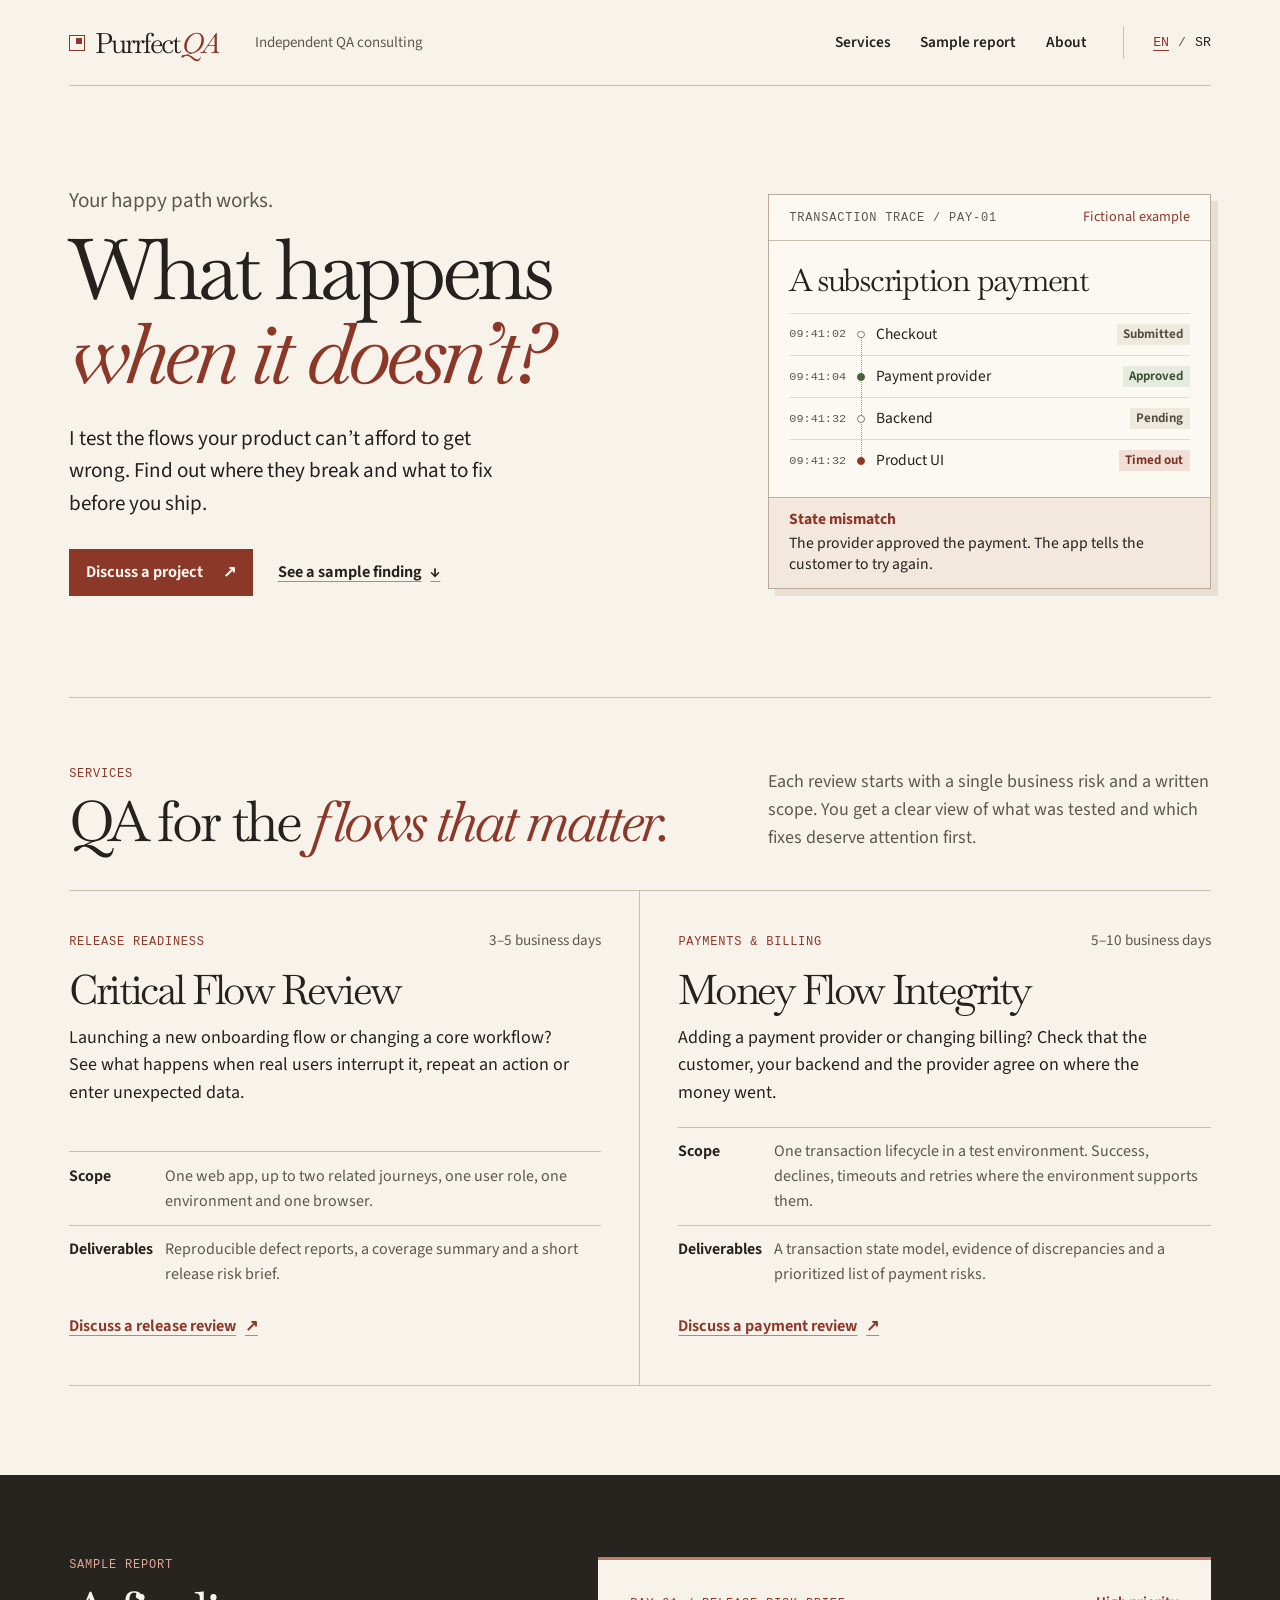
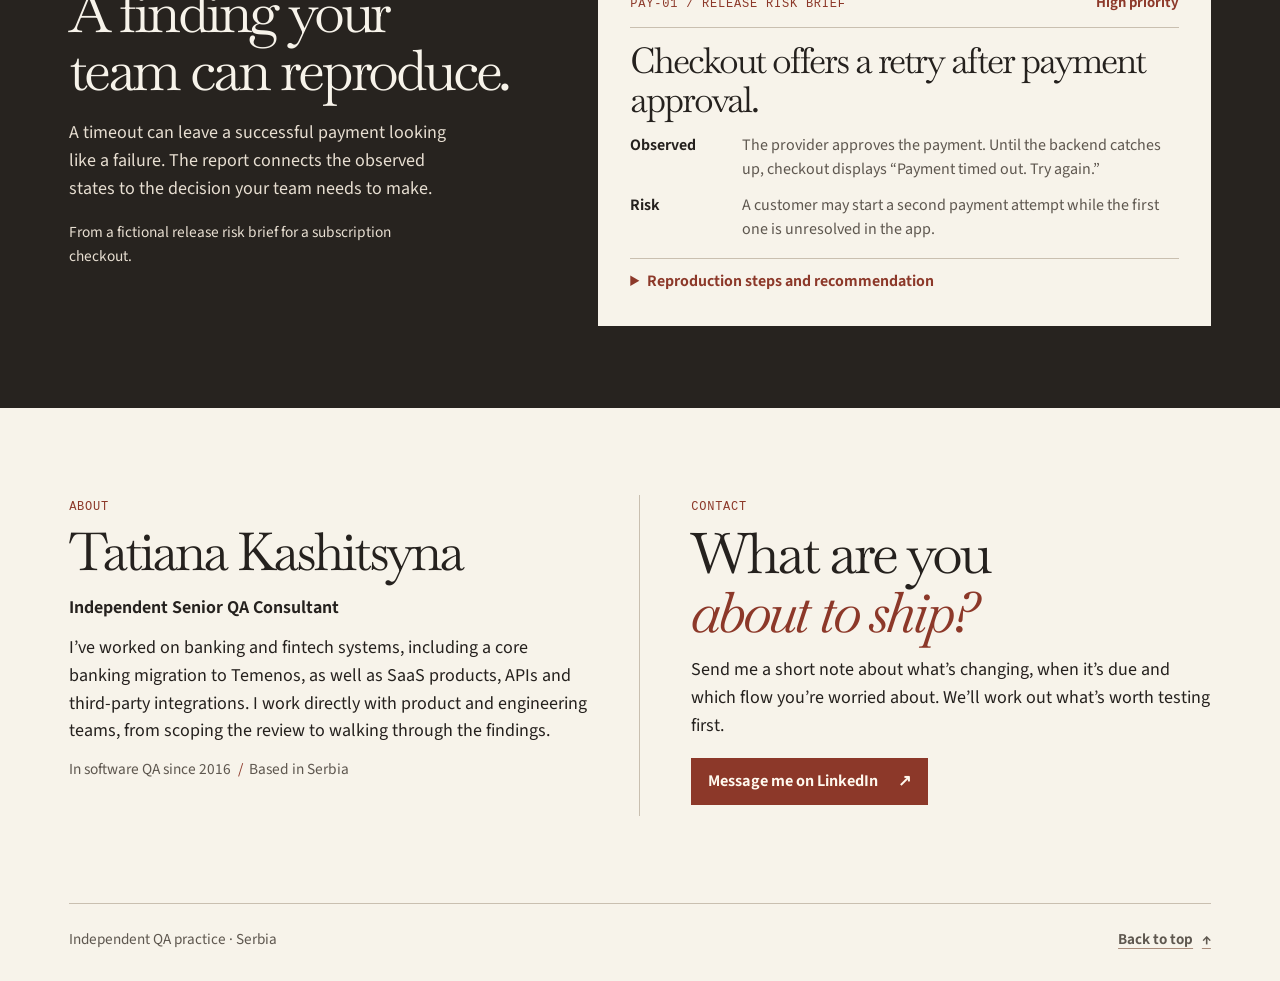
==== index.html @ 5a4dff23 "Launch bilingual Purrfect QA site" ====
<!doctype html>
<html lang="en">
<head>
  <meta charset="utf-8">
  <meta name="viewport" content="width=device-width, initial-scale=1">
  <meta name="description" content="Independent senior QA for web products, payments and integrations. Focused pre-release reviews and transaction testing by Tatiana Kashitsyna.">
  <meta name="theme-color" content="#f7f3ea">
  <title>Purrfect QA — Independent QA Consulting by Tatiana Kashitsyna</title>
  <link rel="canonical" href="https://purrfectqa.github.io/">
  <link rel="alternate" hreflang="en" href="https://purrfectqa.github.io/">
  <link rel="alternate" hreflang="sr-Latn" href="https://purrfectqa.github.io/sr/">
  <link rel="alternate" hreflang="x-default" href="https://purrfectqa.github.io/">
  <meta property="og:type" content="website">
  <meta property="og:site_name" content="Purrfect QA">
  <meta property="og:title" content="Purrfect QA — Independent QA Consulting by Tatiana Kashitsyna">
  <meta property="og:description" content="Independent senior QA for web products, payments and integrations. Focused pre-release reviews and transaction testing by Tatiana Kashitsyna.">
  <meta property="og:url" content="https://purrfectqa.github.io/">
  <meta property="og:image" content="https://purrfectqa.github.io/assets/share-en.png">
  <meta property="og:image:width" content="1200">
  <meta property="og:image:height" content="630">
  <meta property="og:image:alt" content="Purrfect QA and a sample transaction trace">
  <link rel="icon" href="./assets/favicon.png" type="image/png">
  <link rel="stylesheet" href="./assets/site.css">
</head>
<body id="top">
  <a class="skip-link" href="#main">Skip to content</a>
  <header class="site-header frame">
    <a class="brand" href="./"><span class="mark" aria-hidden="true"></span>Purrfect<span class="wordmark-qa">QA</span></a>
    <p class="header-tag">Independent QA consulting</p>
    <nav class="main-nav" aria-label="Main navigation">
      <a href="#services">Services</a>
      <a href="#sample">Sample report</a>
      <a href="#about">About</a>
    </nav>
    <nav class="languages" aria-label="Language">
      <a href="./" hreflang="en" lang="en" aria-label="English" aria-current="page">EN</a>
      <span aria-hidden="true">/</span>
      <a href="./sr/" hreflang="sr-Latn" lang="sr-Latn" aria-label="Srpski">SR</a>
    </nav>
  </header>

  <main id="main">
    <section class="hero frame" aria-labelledby="hero-title">
      <div class="hero-copy">
        <p class="hero-lead">Your happy path works.</p>
        <h1 id="hero-title">What happens <em>when it doesn’t?</em></h1>
        <p class="hero-intro">I test the flows your product can’t afford to get wrong. Find out where they break and what to fix before you ship.</p>
        <div class="hero-actions">
          <a class="button" href="#contact">Discuss a project <span aria-hidden="true">↗</span></a>
          <a class="text-link" href="#sample">See a sample finding <span aria-hidden="true">↓</span></a>
        </div>
      </div>
      <figure class="trace">
        <figcaption class="trace-cap">
          <span class="eyebrow">Transaction trace <span aria-hidden="true">/</span> PAY-01</span>
          <span class="trace-demo">Fictional example</span>
        </figcaption>
        <div class="trace-body">
          <p class="trace-title">A subscription payment</p>
          <ol class="trace-events">
            <li>
              <time>09:41:02</time>
              <span class="trace-dot neutral" aria-hidden="true"></span>
              <span class="trace-actor">Checkout</span>
              <span class="trace-status neutral">Submitted</span>
            </li>
            <li>
              <time>09:41:04</time>
              <span class="trace-dot settled" aria-hidden="true"></span>
              <span class="trace-actor">Payment provider</span>
              <span class="trace-status settled">Approved</span>
            </li>
            <li>
              <time>09:41:32</time>
              <span class="trace-dot neutral" aria-hidden="true"></span>
              <span class="trace-actor">Backend</span>
              <span class="trace-status neutral">Pending</span>
            </li>
            <li>
              <time>09:41:32</time>
              <span class="trace-dot flagged" aria-hidden="true"></span>
              <span class="trace-actor">Product UI</span>
              <span class="trace-status flagged">Timed out</span>
            </li>
          </ol>
        </div>
        <div class="trace-result">
          <strong>State mismatch</strong>
          <span>The provider approved the payment. The app tells the customer to try again.</span>
        </div>
      </figure>
    </section>

    <section class="services frame" id="services" aria-labelledby="services-title">
      <div class="section-opening">
        <div>
          <p class="eyebrow">Services</p>
          <h2 id="services-title">QA for the <em>flows that matter.</em></h2>
        </div>
        <p>Each review starts with a single business risk and a written scope. You get a clear view of what was tested and which fixes deserve attention first.</p>
      </div>
      <div class="offers">
        <article class="offer">
          <div class="offer-meta">
            <span class="eyebrow">Release readiness</span>
            <span class="turnaround">3–5 business days</span>
          </div>
          <h3>Critical Flow Review</h3>
          <p class="offer-lead">Launching a new onboarding flow or changing a core workflow? See what happens when real users interrupt it, repeat an action or enter unexpected data.</p>
          <dl>
            <div><dt>Scope</dt><dd>One web app, up to two related journeys, one user role, one environment and one browser.</dd></div>
            <div><dt>Deliverables</dt><dd>Reproducible defect reports, a coverage summary and a short release risk brief.</dd></div>
          </dl>
          <a class="text-link" href="#contact">Discuss a release review <span aria-hidden="true">↗</span></a>
        </article>
        <article class="offer">
          <div class="offer-meta">
            <span class="eyebrow">Payments &amp; billing</span>
            <span class="turnaround">5–10 business days</span>
          </div>
          <h3>Money Flow Integrity</h3>
          <p class="offer-lead">Adding a payment provider or changing billing? Check that the customer, your backend and the provider agree on where the money went.</p>
          <dl>
            <div><dt>Scope</dt><dd>One transaction lifecycle in a test environment. Success, declines, timeouts and retries where the environment supports them.</dd></div>
            <div><dt>Deliverables</dt><dd>A transaction state model, evidence of discrepancies and a prioritized list of payment risks.</dd></div>
          </dl>
          <a class="text-link" href="#contact">Discuss a payment review <span aria-hidden="true">↗</span></a>
        </article>
      </div>
    </section>

    <section class="sample" id="sample" aria-labelledby="sample-title">
      <div class="sample-grid frame">
        <div class="sample-copy">
          <p class="eyebrow">Sample report</p>
          <h2 id="sample-title">A finding your team can reproduce.</h2>
          <p>A timeout can leave a successful payment looking like a failure. The report connects the observed states to the decision your team needs to make.</p>
          <p class="sample-note">From a fictional release risk brief for a subscription checkout.</p>
        </div>
        <article class="report" aria-labelledby="defect-title">
          <div class="report-meta">
            <span class="eyebrow">PAY-01 <span aria-hidden="true">/</span> Release risk brief</span>
            <span class="severity">High priority</span>
          </div>
          <h3 id="defect-title">Checkout offers a retry after payment approval.</h3>
          <dl class="report-facts">
            <div><dt>Observed</dt><dd>The provider approves the payment. Until the backend catches up, checkout displays “Payment timed out. Try again.”</dd></div>
            <div><dt>Risk</dt><dd>A customer may start a second payment attempt while the first one is unresolved in the app.</dd></div>
          </dl>
          <details>
            <summary>Reproduction steps and recommendation</summary>
            <ol>
              <li>In the test environment, start a subscription payment.</li>
              <li>Have the provider approve it while delaying delivery of the confirmation event until after checkout times out.</li>
              <li>Compare the provider status, backend status and checkout message before the delayed event arrives.</li>
            </ol>
            <dl class="report-facts">
              <div><dt>Expected behavior</dt><dd>Show a pending state while the payment outcome is being reconciled. Recheck the existing attempt before letting the customer start another.</dd></div>
              <div><dt>Coverage limit</dt><dd>A second charge was outside this example’s test scope.</dd></div>
            </dl>
          </details>
        </article>
      </div>
    </section>

    <div class="closing frame">
      <section class="about" id="about" aria-labelledby="about-title">
        <p class="eyebrow">About</p>
        <h2 id="about-title">Tatiana Kashitsyna</h2>
        <p class="role">Independent Senior QA Consultant</p>
        <p>I’ve worked on banking and fintech systems, including a core banking migration to Temenos, as well as SaaS products, APIs and third-party integrations. I work directly with product and engineering teams, from scoping the review to walking through the findings.</p>
        <p class="bio-meta">In software QA since 2016 <span aria-hidden="true">/</span> Based in Serbia</p>
      </section>
      <section class="contact" id="contact" aria-labelledby="contact-title">
        <p class="eyebrow">Contact</p>
        <h2 id="contact-title">What are you <em>about to ship?</em></h2>
        <p>Send me a short note about what’s changing, when it’s due and which flow you’re worried about. We’ll work out what’s worth testing first.</p>
        <a class="button" href="https://www.linkedin.com/in/panipanda/">Message me on LinkedIn <span aria-hidden="true">↗</span></a>
      </section>
    </div>
  </main>

  <footer class="site-footer frame">
    <span>Independent QA practice · Serbia</span>
    <a class="text-link" href="#top">Back to top <span aria-hidden="true">↑</span></a>
  </footer>
</body>
</html>
---- assets/site.css ----
@font-face {
  font-family: "Baskervville";
  src: url("fonts/baskervville-latin.woff2") format("woff2");
  font-style: normal;
  font-weight: 400;
  font-display: swap;
  unicode-range: U+0000-00FF, U+0131, U+0152-0153, U+02BB-02BC, U+02C6, U+02DA, U+02DC, U+0304, U+0308, U+0329, U+2000-206F, U+20AC, U+2122, U+2191, U+2193, U+2212, U+2215, U+FEFF, U+FFFD;
}

@font-face {
  font-family: "Baskervville";
  src: url("fonts/baskervville-extended.woff2") format("woff2");
  font-style: normal;
  font-weight: 400;
  font-display: swap;
  unicode-range: U+0100-02BA, U+02BD-02C5, U+02C7-02CC, U+02CE-02D7, U+02DD-02FF, U+0304, U+0308, U+0329, U+1D00-1DBF, U+1E00-1E9F, U+1EF2-1EFF, U+2020, U+20A0-20AB, U+20AD-20C4, U+2113, U+2C60-2C7F, U+A720-A7FF;
}

@font-face {
  font-family: "Baskervville";
  src: url("fonts/baskervville-italic-latin.woff2") format("woff2");
  font-style: italic;
  font-weight: 400;
  font-display: swap;
  unicode-range: U+0000-00FF, U+0131, U+0152-0153, U+02BB-02BC, U+02C6, U+02DA, U+02DC, U+0304, U+0308, U+0329, U+2000-206F, U+20AC, U+2122, U+2191, U+2193, U+2212, U+2215, U+FEFF, U+FFFD;
}

@font-face {
  font-family: "Baskervville";
  src: url("fonts/baskervville-italic-extended.woff2") format("woff2");
  font-style: italic;
  font-weight: 400;
  font-display: swap;
  unicode-range: U+0100-02BA, U+02BD-02C5, U+02C7-02CC, U+02CE-02D7, U+02DD-02FF, U+0304, U+0308, U+0329, U+1D00-1DBF, U+1E00-1E9F, U+1EF2-1EFF, U+2020, U+20A0-20AB, U+20AD-20C4, U+2113, U+2C60-2C7F, U+A720-A7FF;
}

@font-face {
  font-family: "Source Sans 3";
  src: url("fonts/source-sans-3-latin.woff2") format("woff2");
  font-style: normal;
  font-weight: 400 700;
  font-display: swap;
  unicode-range: U+0000-00FF, U+0131, U+0152-0153, U+02BB-02BC, U+02C6, U+02DA, U+02DC, U+0304, U+0308, U+0329, U+2000-206F, U+20AC, U+2122, U+2191, U+2193, U+2212, U+2215, U+FEFF, U+FFFD;
}

@font-face {
  font-family: "Source Sans 3";
  src: url("fonts/source-sans-3-extended.woff2") format("woff2");
  font-style: normal;
  font-weight: 400 700;
  font-display: swap;
  unicode-range: U+0100-02BA, U+02BD-02C5, U+02C7-02CC, U+02CE-02D7, U+02DD-02FF, U+0304, U+0308, U+0329, U+1D00-1DBF, U+1E00-1E9F, U+1EF2-1EFF, U+2020, U+20A0-20AB, U+20AD-20C4, U+2113, U+2C60-2C7F, U+A720-A7FF;
}

:root {
  color-scheme: light;
  --paper: #f7f3ea;
  --ink: #25211e;
  --muted: #5e574f;
  --line: #c9bfb0;
  --rust: #8c3829;
  --rust-hover: #6d281d;
  --dark: #27231f;
  --serif: "Baskervville", Georgia, serif;
  --sans: "Source Sans 3", "Segoe UI", sans-serif;
  --mono: Consolas, "Liberation Mono", monospace;
  --gutter: clamp(1.25rem, 5.4vw, 6rem);
}

* { box-sizing: border-box; }

body {
  margin: 0;
  background: var(--paper);
  color: var(--ink);
  font: 1.125rem / 1.54 var(--sans);
}

h1, h2, h3, p, ol, dl, dd, figure { margin: 0; }
a { color: inherit; }
a:focus-visible, summary:focus-visible {
  outline: 2px solid currentColor;
  outline-offset: 4px;
}

::selection {
  background: #e6c2b2;
  color: var(--ink);
}

.frame {
  width: min(calc(100% - 2 * var(--gutter)), 78rem);
  margin-inline: auto;
}

.skip-link {
  position: absolute;
  z-index: 2;
  top: 0.5rem;
  left: 0.5rem;
  padding: 0.5rem 0.85rem;
  background: var(--paper);
  transform: translateY(-150%);
}

.skip-link:focus { transform: translateY(0); }

.site-header {
  min-height: 5.4rem;
  display: flex;
  align-items: center;
  gap: clamp(1rem, 2.8vw, 2.75rem);
  border-bottom: 1px solid var(--line);
}

.brand {
  display: inline-flex;
  align-items: center;
  gap: 0.4rem;
  padding-block: 0.3rem;
  text-decoration: none;
  white-space: nowrap;
  font: 400 1.75rem / 1 var(--serif);
  letter-spacing: -0.065em;
}

.wordmark-qa {
  margin-left: -0.2rem;
  color: var(--rust);
  font-style: italic;
}

.mark {
  width: 1rem;
  height: 1rem;
  margin-right: 0.2rem;
  border: 1px solid var(--rust);
  position: relative;
}

.mark::before {
  content: "";
  position: absolute;
  width: 0.38rem;
  height: 0.38rem;
  top: 0.14rem;
  right: 0.14rem;
  background: var(--rust);
}

.header-tag {
  color: var(--muted);
  font-size: 0.94rem;
  white-space: nowrap;
}

.main-nav, .languages {
  display: flex;
  align-items: center;
  gap: clamp(0.7rem, 2.3vw, 2rem);
  font-size: 0.96rem;
  font-weight: 600;
}

.main-nav { margin-left: auto; }
.main-nav a, .languages a {
  display: inline-block;
  text-decoration: none;
  padding-block: 0.48rem;
}

.main-nav a:hover, .languages a:hover { text-decoration: underline; }
.languages {
  padding-inline-start: clamp(0.75rem, 2.3vw, 2rem);
  border-left: 1px solid var(--line);
  gap: 0.56rem;
  font: 400 0.83rem / 1.3 var(--mono);
}

.languages span { color: var(--muted); }
.languages [aria-current] {
  color: var(--rust);
  text-decoration: underline;
  text-underline-offset: 0.28em;
  text-decoration-thickness: 1px;
}

.hero {
  display: grid;
  grid-template-columns: minmax(0, 1.45fr) minmax(0, 1fr);
  align-items: center;
  gap: clamp(1.75rem, 4.5vw, 4.7rem);
  padding-block: clamp(4.25rem, 7.85vw, 7.75rem);
}

.hero-lead {
  color: var(--muted);
  font-size: clamp(1.05rem, 1.65vw, 1.33rem);
  line-height: 1.3;
  margin-bottom: 0.85rem;
}

h1, h2, h3 {
  font-family: var(--serif);
  font-weight: 400;
  letter-spacing: -0.057em;
}

h1 {
  font-size: clamp(3.4rem, 6.6vw, 6.05rem);
  line-height: 0.99;
}

h1 em { display: block; }
h1 em, h2 em { color: var(--rust); }

[lang="sr-Latn"] h1 {
  font-size: clamp(3.25rem, 5.65vw, 5.2rem);
  text-wrap: balance;
}

.hero-intro {
  max-width: 28rem;
  margin-top: 1.65rem;
  font-size: clamp(1.12rem, 1.65vw, 1.33rem);
}

.hero-actions {
  display: flex;
  align-items: center;
  flex-wrap: wrap;
  gap: 0.65rem 1.55rem;
  margin-top: 1.85rem;
}

.button, .text-link {
  font-size: 1.02rem;
  font-weight: 650;
}

.button {
  display: inline-flex;
  align-items: baseline;
  justify-content: space-between;
  gap: 1.3rem;
  padding: 0.7rem 1.03rem;
  background: var(--rust);
  color: #fff9ef;
  text-decoration: none;
}

.button:hover { background: var(--rust-hover); }
.button:focus-visible { outline-color: var(--rust); }

.text-link {
  display: inline-flex;
  align-items: baseline;
  gap: 0.55rem;
  padding-block: 0.45rem;
  text-underline-offset: 0.24em;
  text-decoration-color: #aa8c7b;
}

.text-link:hover {
  color: var(--rust);
  text-decoration-color: currentColor;
}

.eyebrow {
  color: var(--rust);
  font: 400 0.75rem / 1.42 var(--mono);
  letter-spacing: 0.065em;
  text-transform: uppercase;
}

.trace {
  border: 1px solid #b9aa97;
  background: #fcf9f2;
  box-shadow: 7px 7px 0 #e8dfd0;
}

.trace-cap, .report-meta {
  display: flex;
  justify-content: space-between;
  align-items: baseline;
  gap: 0.6rem;
}

.trace-cap {
  padding: 0.72rem 1.25rem;
  border-bottom: 1px solid var(--line);
}

.trace-cap .eyebrow { color: var(--muted); }
.trace-demo {
  color: var(--rust);
  font-size: 0.89rem;
  text-align: right;
  white-space: nowrap;
}

.trace-body { padding: 1.3rem 1.25rem 0.95rem; }
.trace-title {
  margin-bottom: 0.9rem;
  font: 400 clamp(1.62rem, 2.45vw, 2.2rem) / 1.18 var(--serif);
  letter-spacing: -0.04em;
}

.trace-events { padding: 0; list-style: none; }
.trace-events li {
  position: relative;
  display: grid;
  grid-template-columns: minmax(3.6rem, auto) 0.7rem minmax(0, 1fr) auto;
  align-items: center;
  gap: 0.55rem;
  min-height: 2.63rem;
  border-top: 1px solid #e4dbcc;
  font-size: 0.97rem;
  line-height: 1.15;
}

.trace-events time {
  color: var(--muted);
  font: 400 0.74rem / 1.2 var(--mono);
  font-variant-numeric: tabular-nums;
}

.trace-dot {
  z-index: 1;
  justify-self: center;
  width: 0.49rem;
  height: 0.49rem;
  border: 1px solid #83766a;
  background: #fcf9f2;
  border-radius: 50%;
}

.trace-events li:not(:last-child)::after {
  content: "";
  position: absolute;
  top: 50%;
  left: 4.5rem;
  height: calc(100% + 1px);
  border-left: 1px dotted #a39789;
}

.trace-dot.settled { border-color: #466240; background: #466240; }
.trace-dot.flagged { border-color: var(--rust); background: var(--rust); }

.trace-status {
  padding: 0.18rem 0.4rem;
  background: #eee9dd;
  color: #534a41;
  font-size: 0.82rem;
  font-weight: 650;
  white-space: nowrap;
}

.trace-status.settled { background: #e6ebdf; color: #3a5136; }
.trace-status.flagged { background: #f1dfd5; color: #7c2f24; }

.trace-result {
  display: grid;
  gap: 0.18rem;
  padding: 0.72rem 1.25rem 0.8rem;
  border-top: 1px solid #cba79a;
  background: #f3e8dd;
  font-size: 0.98rem;
  line-height: 1.35;
}

.trace-result strong { color: var(--rust); }

.services {
  border-top: 1px solid var(--line);
  padding-block: clamp(2.4rem, 5.35vw, 5rem) clamp(3.5rem, 7vw, 6.25rem);
}

.section-opening {
  display: grid;
  grid-template-columns: minmax(0, 1.45fr) minmax(0, 1fr);
  align-items: end;
  column-gap: clamp(1.75rem, 4.5vw, 4.7rem);
  row-gap: 0.9rem;
  margin-bottom: clamp(1.65rem, 3vw, 2.85rem);
}

.section-opening h2, .sample h2, .closing h2 {
  margin-top: 0.6rem;
  font-size: clamp(2.55rem, 4.4vw, 4.6rem);
  line-height: 1.04;
}

.section-opening > p {
  max-width: 28rem;
  color: var(--muted);
}

.offers {
  display: grid;
  grid-template-columns: repeat(2, minmax(0, 1fr));
  border-block: 1px solid var(--line);
}

.offer {
  display: flex;
  flex-direction: column;
  align-items: flex-start;
  padding: clamp(1.25rem, 3vw, 2.5rem);
}

.offer:first-child {
  padding-inline-start: 0;
  border-right: 1px solid var(--line);
}
.offer:last-child { padding-inline-end: 0; }

.offer-meta {
  width: 100%;
  display: flex;
  justify-content: space-between;
  align-items: baseline;
  flex-wrap: wrap;
  gap: 0.35rem 1rem;
}

.turnaround {
  color: var(--muted);
  font-size: 0.95rem;
}

.offer h3 {
  font-size: clamp(1.95rem, 3.2vw, 3.3rem);
  line-height: 1.1;
  margin-block: 0.88rem 0.75rem;
}

.offer-lead {
  max-width: 32rem;
  margin-bottom: 1.25rem;
}

.offer dl {
  width: 100%;
  margin-top: auto;
}

.offer dl div {
  display: grid;
  grid-template-columns: 5.3rem minmax(0, 1fr);
  align-items: baseline;
  gap: 0.7rem;
  padding-block: 0.72rem;
  border-top: 1px solid var(--line);
  font-size: 1rem;
}

dt { font-weight: 650; }
dd { color: var(--muted); }
.offer > .text-link {
  margin-top: 0.55rem;
  color: var(--rust);
}

.sample {
  padding-block: clamp(3rem, 6.4vw, 6.2rem);
  background: var(--dark);
  color: var(--paper);
}

.sample-grid {
  display: grid;
  grid-template-columns: minmax(0, 0.96fr) minmax(0, 1.3fr);
  gap: clamp(1.7rem, 6vw, 6rem);
}

.sample h2, h1 em { text-wrap: balance; }
.sample-copy .eyebrow { color: #dfa694; }
.sample-copy > p:not(.eyebrow) {
  max-width: 24rem;
  margin-top: 1.15rem;
  color: #e7ded1;
}

.sample-copy .sample-note {
  font-size: 0.96rem;
  color: #c6b8a8;
}

.report {
  min-width: 0;
  padding: clamp(1rem, 2.6vw, 2rem);
  background: var(--paper);
  color: var(--ink);
  border-top: 3px solid #c47b63;
}

.report-meta {
  flex-wrap: wrap;
  padding-bottom: 0.75rem;
  border-bottom: 1px solid var(--line);
}

.severity {
  color: var(--rust);
  font-weight: 650;
  font-size: 0.93rem;
  white-space: nowrap;
}

.report h3 {
  margin-block: 0.8rem;
  font-size: clamp(1.71rem, 2.8vw, 2.65rem);
  line-height: 1.1;
}

.report-facts {
  display: grid;
  gap: 0.68rem;
  font-size: 1rem;
}

.report-facts div {
  display: grid;
  grid-template-columns: minmax(4.8rem, 0.23fr) minmax(0, 1fr);
  gap: 0.7rem;
}

.report details {
  border-top: 1px solid var(--line);
  margin-top: 1rem;
  font-size: 1rem;
}

.report summary {
  padding-top: 0.65rem;
  color: var(--rust);
  font-weight: 650;
  cursor: pointer;
}

.report summary:hover { text-decoration: underline; }
.report details ol {
  margin-block: 0.8rem 1rem;
  padding-left: 1.25rem;
  color: var(--muted);
}

.report details li + li { margin-top: 0.35rem; }

.closing {
  display: grid;
  grid-template-columns: repeat(2, minmax(0, 1fr));
  margin-block: clamp(3.2rem, 6.8vw, 6.25rem);
}

.closing section { padding-block: 0.25rem 0.7rem; }

.about {
  border-right: 1px solid var(--line);
  padding-right: clamp(1rem, 4vw, 4rem);
}

.contact { padding-left: clamp(1rem, 4vw, 4rem); }
.about h2 { font-size: clamp(2.45rem, 4.1vw, 4.2rem); }
.contact h2 { text-wrap: balance; }

.closing h2 + p { margin-top: 0.85rem; }
.closing p + p, .closing .button { margin-top: 0.8rem; }
.closing .button { margin-top: 1.15rem; }
.role { font-weight: 650; }
.bio-meta {
  color: var(--muted);
  font-size: 0.96rem;
}

.bio-meta span { margin-inline: 0.22rem; color: var(--rust); }

.site-footer {
  display: flex;
  align-items: baseline;
  justify-content: space-between;
  gap: 0.6rem 1.25rem;
  padding-block: 1rem 1.4rem;
  border-top: 1px solid var(--line);
  color: var(--muted);
  font-size: 0.95rem;
}

.site-footer .text-link { font-size: inherit; }

@media (max-width: 68rem) {
  .section-opening h2 { max-width: 16ch; }
}

@media (max-width: 55rem) {
  .header-tag { display: none; }
  .hero { grid-template-columns: 1fr; padding-top: 3.8rem; }
  .hero-copy h1 { font-size: clamp(3.45rem, 9.75vw, 5.5rem); }
  [lang="sr-Latn"] .hero-copy h1 { font-size: clamp(3.15rem, 8.35vw, 5rem); text-wrap: initial; }
  .hero-intro { max-width: 32rem; }
  .trace { max-width: 38rem; }
  .section-opening { grid-template-columns: 1fr; }
  .section-opening h2 { max-width: none; }
  .sample-grid { grid-template-columns: 1fr; }

  .sample-copy > p:not(.eyebrow) { max-width: 36rem; }
}

@media (max-width: 37rem) {
  .site-header {
    display: grid;
    grid-template-columns: minmax(0, 1fr) auto;
    column-gap: 1.2rem;
    row-gap: 0.35rem;
    padding-block: 0.85rem 0.55rem;
  }

  .brand { grid-area: 1 / 1; justify-self: start; }
  .languages { grid-area: 1 / 2; }
  .main-nav {
    grid-area: 2 / 1 / auto / span 2;
    margin-left: 0;
    gap: 0.35rem 1.35rem;
    flex-wrap: wrap;
  }

  .hero { padding-block: 2.9rem 3rem; gap: 2.45rem; }
  .hero-intro { margin-top: 1.1rem; }
  .hero-actions { margin-top: 1.15rem; }
  .trace { box-shadow: 4px 4px 0 #e8dfd0; }
  .trace-cap, .trace-body, .trace-result { padding-inline: 0.72rem; }
  .trace-events li {
    grid-template-columns: 3.15rem 0.5rem minmax(0, 1fr) auto;
    gap: 0.4rem;
    font-size: 0.92rem;
  }
  .trace-events li:not(:last-child)::after { left: 3.8rem; }
  .trace-events time { font-size: 0.67rem; }
  .trace-status { padding-inline: 0.29rem; }
  .trace-cap .eyebrow { letter-spacing: 0.015em; }
  .trace-demo { font-size: 0.82rem; }

  .offers, .closing { grid-template-columns: 1fr; }

  .offer, .offer:first-child {
    border-right: none;
    padding-inline: 0;
  }

  .offer + .offer { border-top: 1px solid var(--line); }
  .closing .about {
    padding: 0 0 1.6rem;
    border-right: none;
    border-bottom: 1px solid var(--line);
  }
  .closing .contact { padding: 1.6rem 0 0; }
}

@media (max-width: 23rem) {
  h1#hero-title { font-size: 2.95rem; }
  .trace-events li { gap: 0.24rem; }
  .trace-events li:not(:last-child)::after { left: 3.64rem; }
  .report-facts div { grid-template-columns: 1fr; gap: 0; }
}
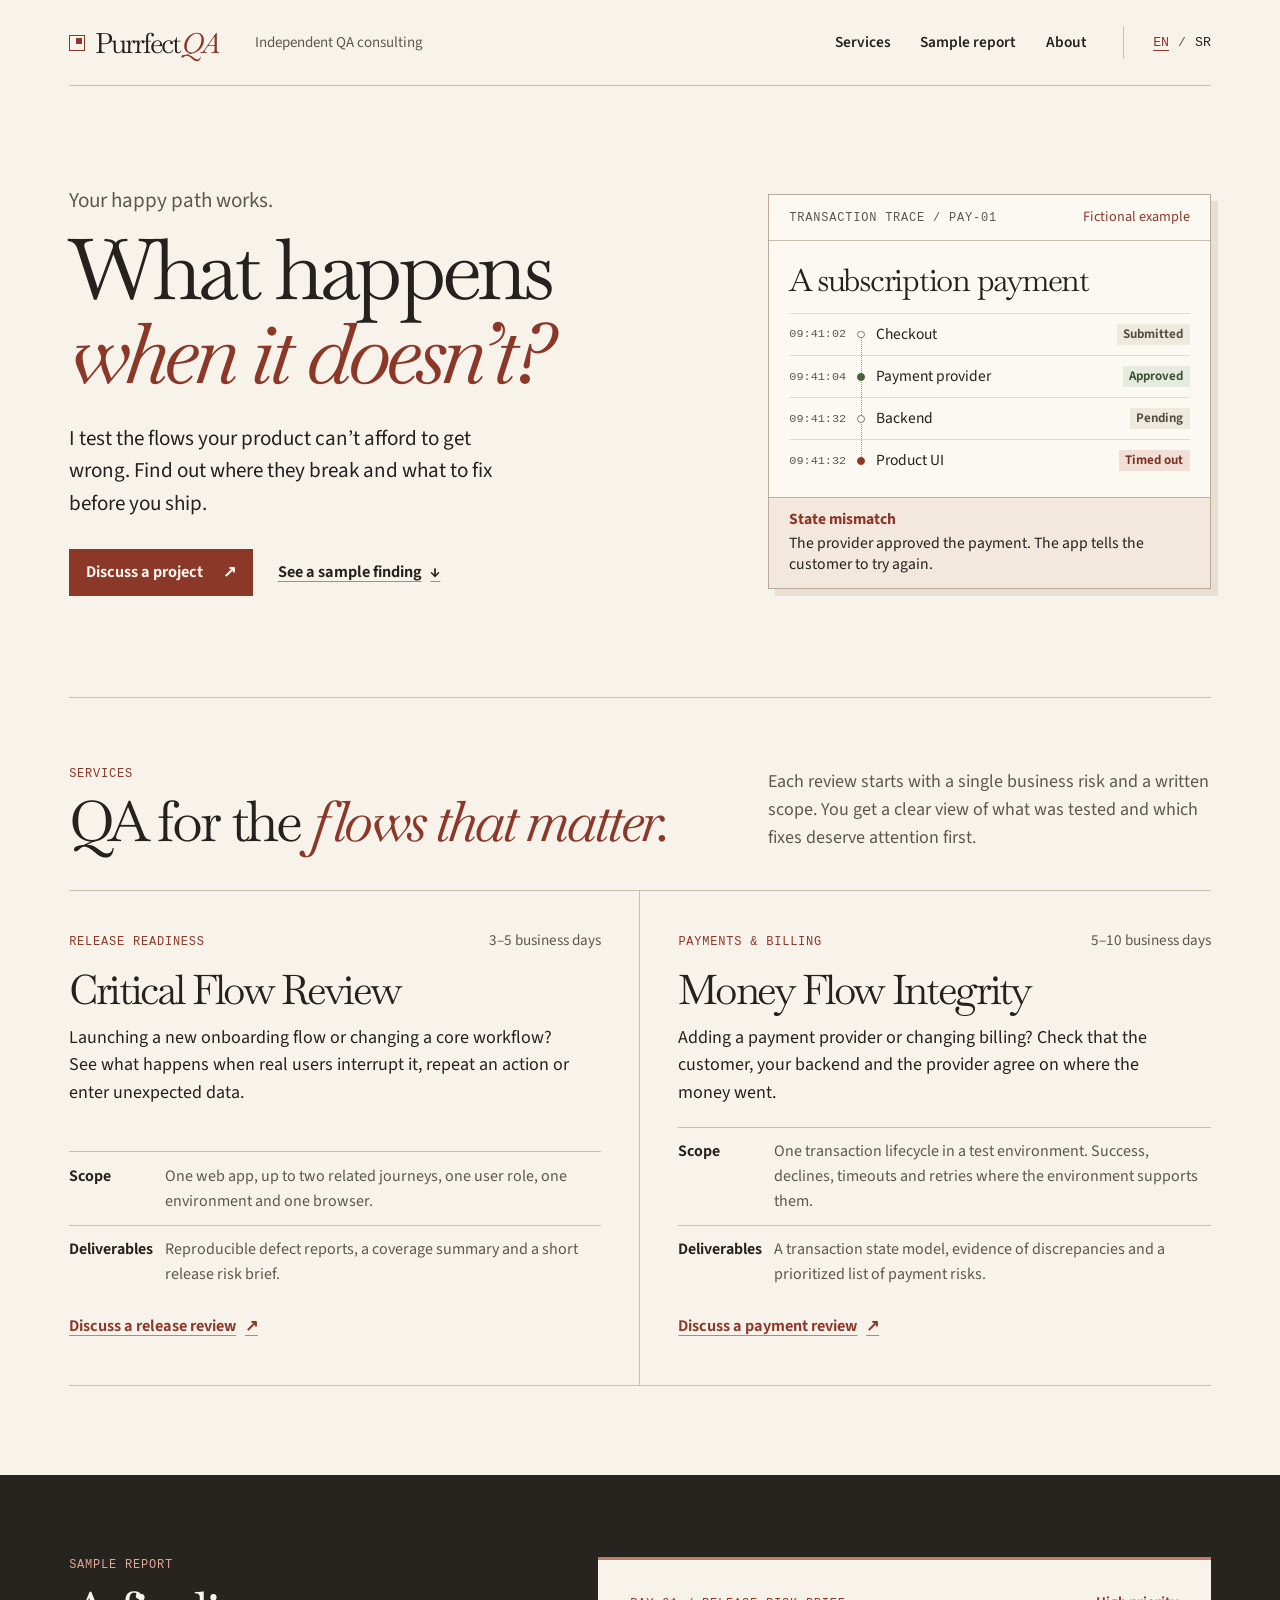
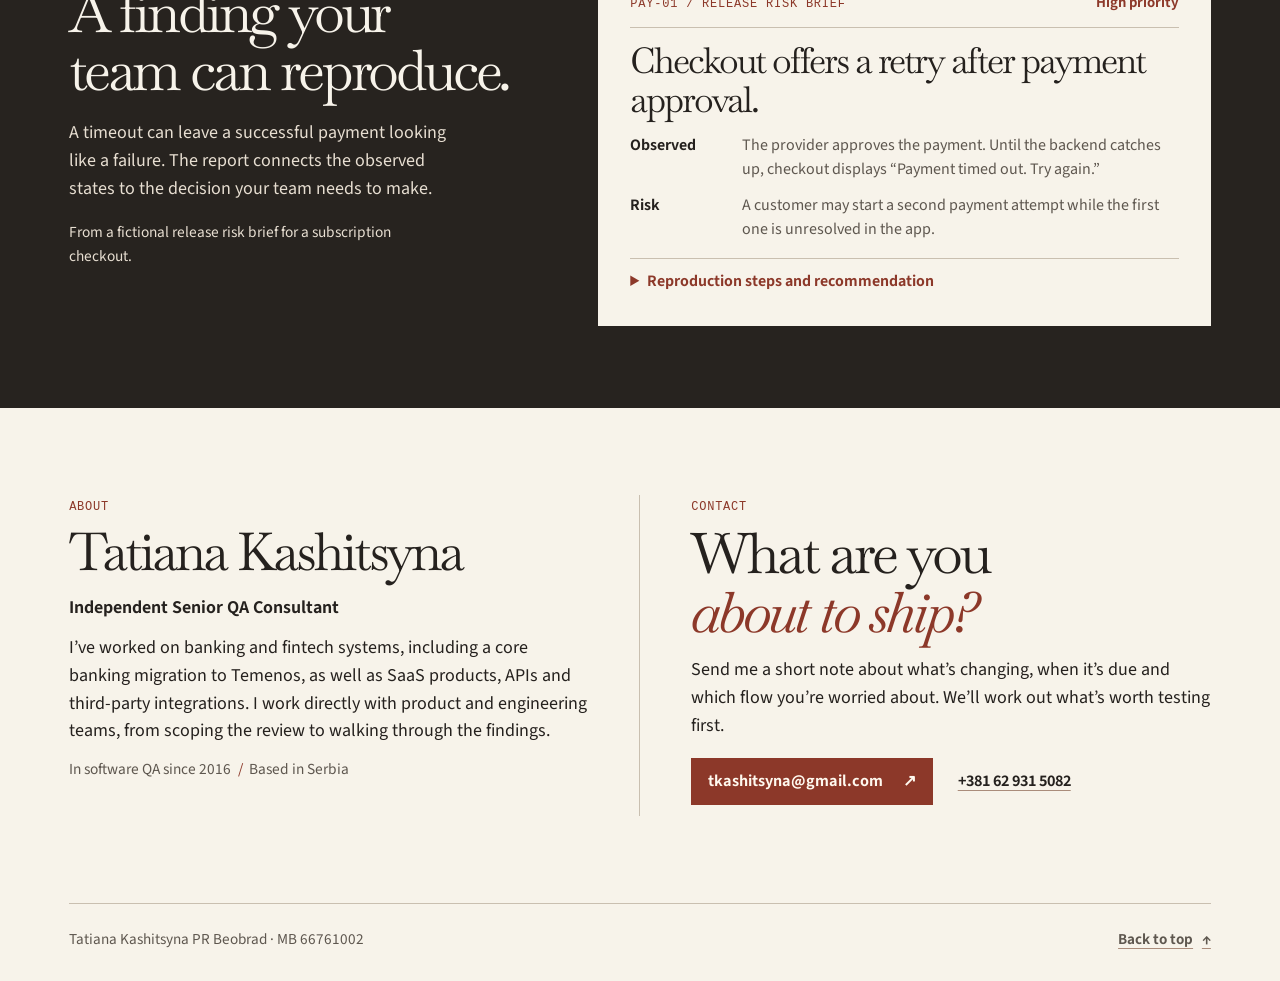
==== commit 8baf6f1e: "Add direct contact details and business registration" ====
--- a/index.html
+++ b/index.html
@@ -175,13 +175,16 @@
         <p class="eyebrow">Contact</p>
         <h2 id="contact-title">What are you <em>about to ship?</em></h2>
         <p>Send me a short note about what’s changing, when it’s due and which flow you’re worried about. We’ll work out what’s worth testing first.</p>
-        <a class="button" href="https://www.linkedin.com/in/panipanda/">Message me on LinkedIn <span aria-hidden="true">↗</span></a>
+        <div class="contact-links">
+          <a class="button" href="mailto:tkashitsyna@gmail.com">tkashitsyna@gmail.com <span aria-hidden="true">↗</span></a>
+          <a class="text-link" href="tel:+381629315082">+381 62 931 5082</a>
+        </div>
       </section>
     </div>
   </main>
 
   <footer class="site-footer frame">
-    <span>Independent QA practice · Serbia</span>
+    <span>Tatiana Kashitsyna PR Beobrad · MB 66761002</span>
     <a class="text-link" href="#top">Back to top <span aria-hidden="true">↑</span></a>
   </footer>
 </body>
--- a/assets/site.css
+++ b/assets/site.css
@@ -225,13 +225,14 @@
   font-size: clamp(1.12rem, 1.65vw, 1.33rem);
 }
 
-.hero-actions {
+.hero-actions, .contact-links {
   display: flex;
   align-items: center;
   flex-wrap: wrap;
   gap: 0.65rem 1.55rem;
-  margin-top: 1.85rem;
-}
+}
+
+.hero-actions { margin-top: 1.85rem; }
 
 .button, .text-link {
   font-size: 1.02rem;
@@ -566,8 +567,8 @@
 .contact h2 { text-wrap: balance; }
 
 .closing h2 + p { margin-top: 0.85rem; }
-.closing p + p, .closing .button { margin-top: 0.8rem; }
-.closing .button { margin-top: 1.15rem; }
+.closing p + p { margin-top: 0.8rem; }
+.contact-links { margin-top: 1.15rem; }
 .role { font-weight: 650; }
 .bio-meta {
   color: var(--muted);
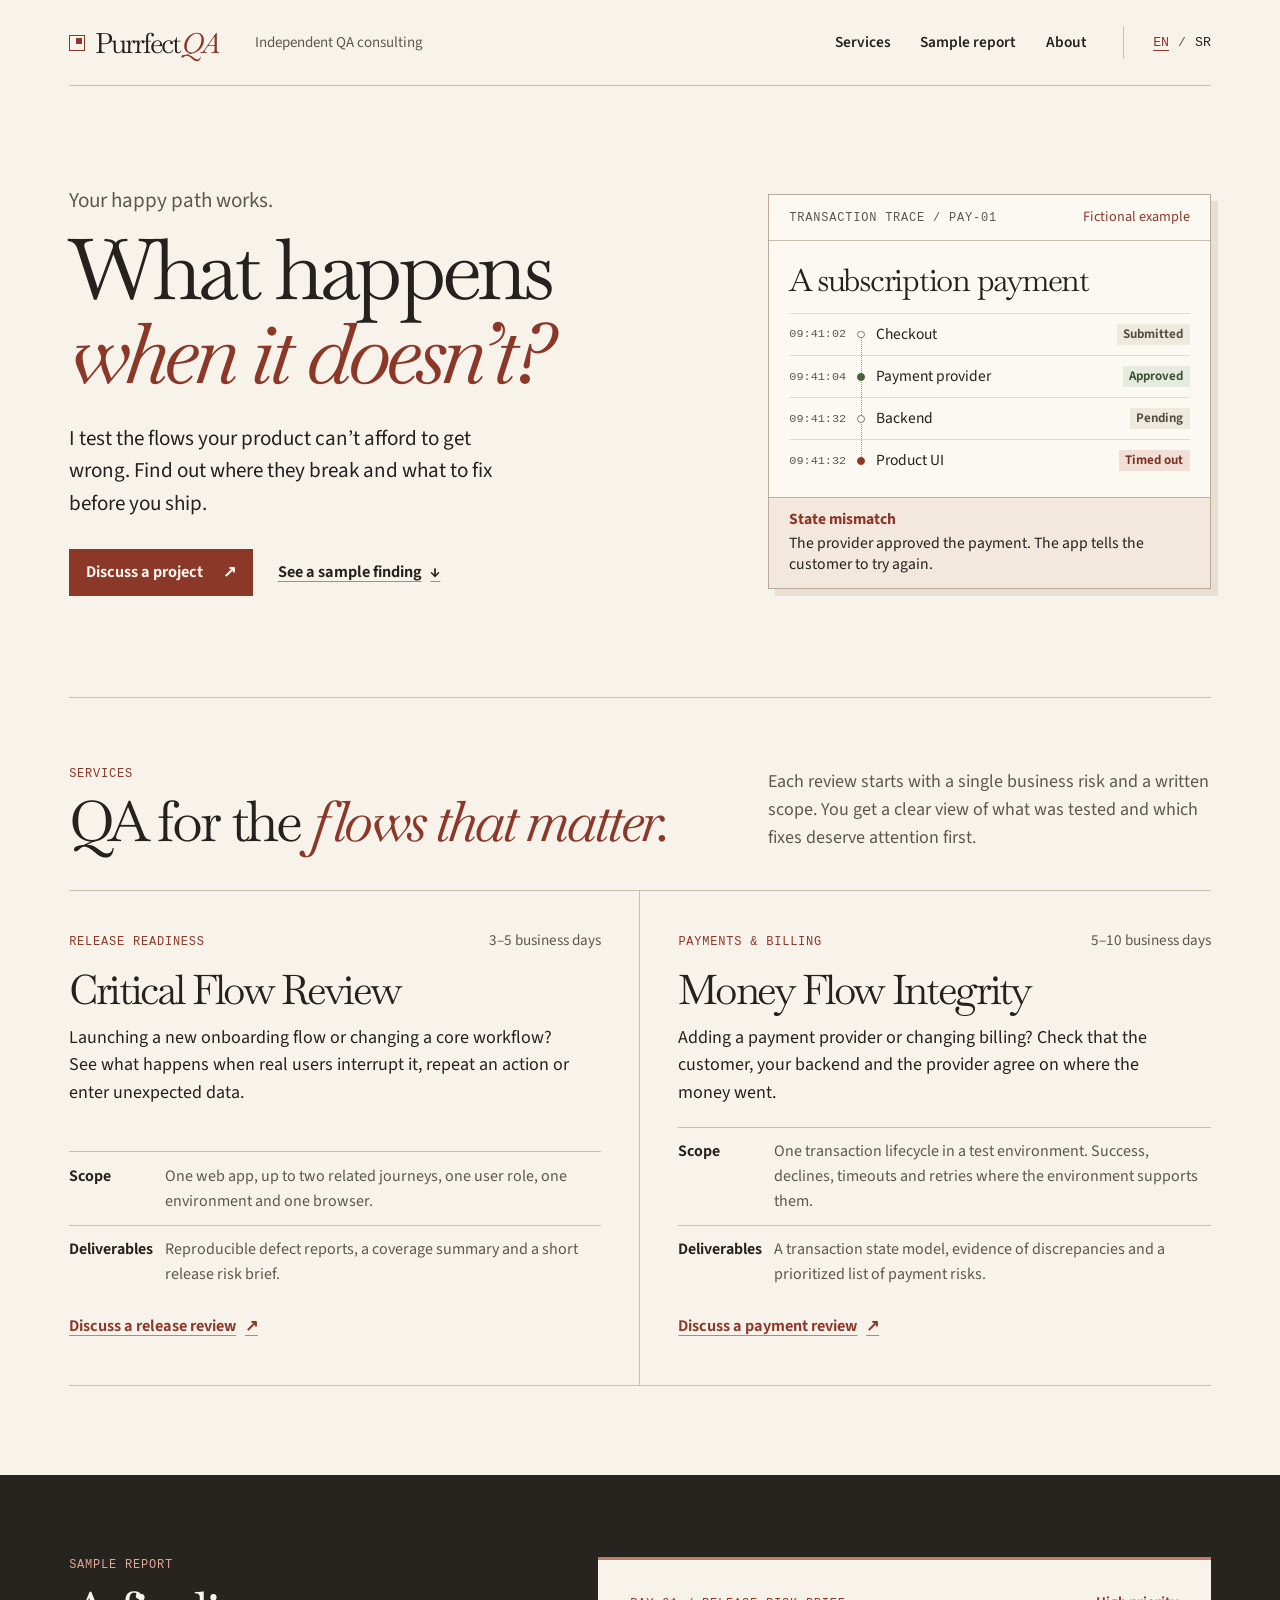
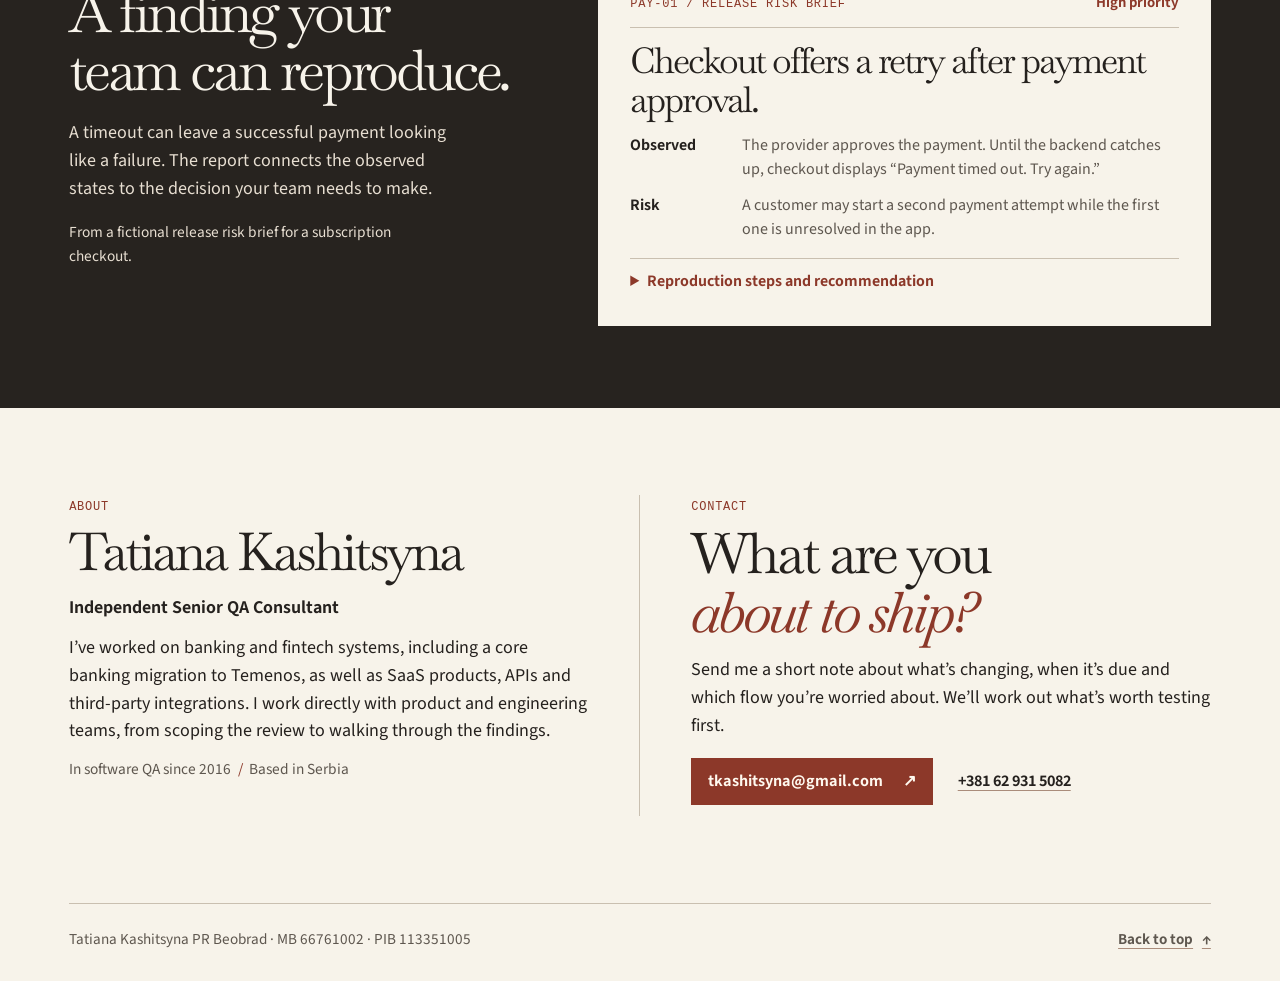
==== commit 5132fb82: "Add PIB registration number to footer" ====
--- a/index.html
+++ b/index.html
@@ -184,7 +184,7 @@
   </main>
 
   <footer class="site-footer frame">
-    <span>Tatiana Kashitsyna PR Beobrad · MB 66761002</span>
+    <span>Tatiana Kashitsyna PR Beobrad · <span class="registration">MB 66761002</span> · <span class="registration">PIB 113351005</span></span>
     <a class="text-link" href="#top">Back to top <span aria-hidden="true">↑</span></a>
   </footer>
 </body>
--- a/assets/site.css
+++ b/assets/site.css
@@ -589,6 +589,7 @@
 }
 
 .site-footer .text-link { font-size: inherit; }
+.registration { white-space: nowrap; }
 
 @media (max-width: 68rem) {
   .section-opening h2 { max-width: 16ch; }
@@ -656,6 +657,9 @@
     border-bottom: 1px solid var(--line);
   }
   .closing .contact { padding: 1.6rem 0 0; }
+
+  .site-footer { display: grid; gap: 0.15rem; }
+  .site-footer .text-link { justify-self: start; }
 }
 
 @media (max-width: 23rem) {
